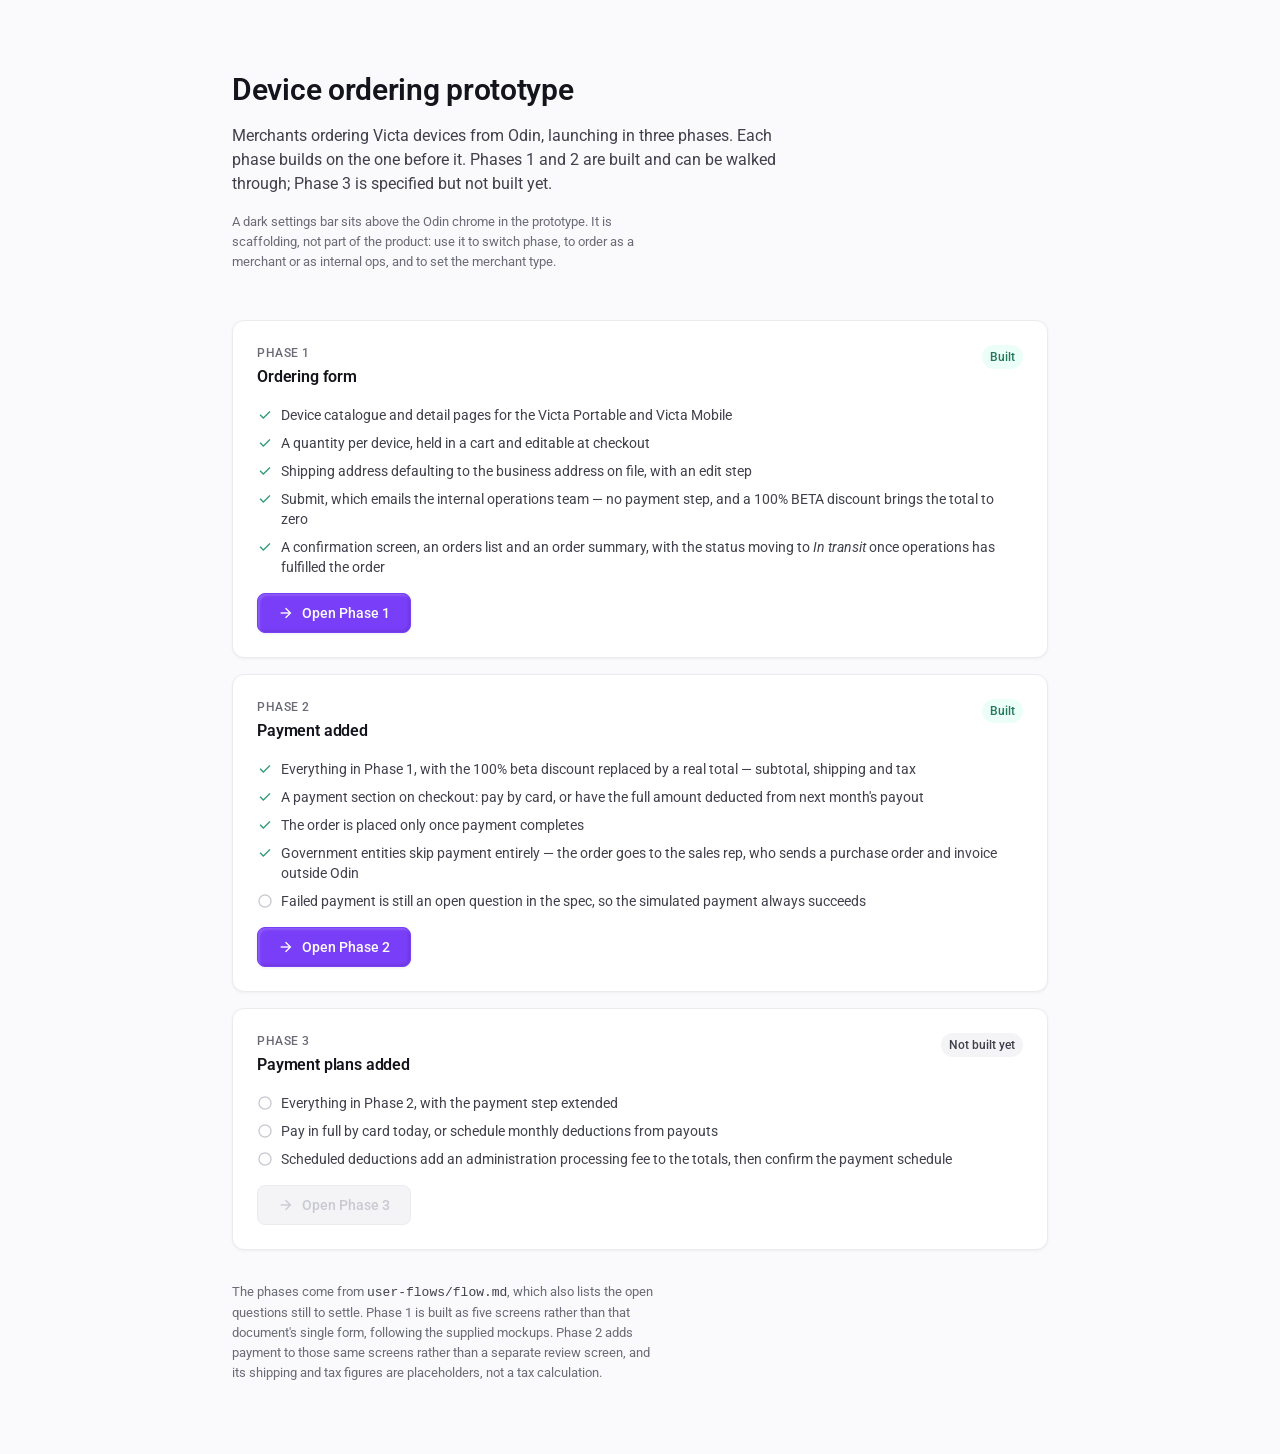
==== index.html @ 96d10b0c "Device ordering prototype for Odin Static, clickable proof of concept for ordering payment devices f" ====
<!doctype html>
<html lang="en">
<head>
<meta charset="utf-8">
<meta name="viewport" content="width=device-width, initial-scale=1">
<title>Device ordering prototype · Odin</title>
<link rel="icon" href="assets/brand/logomark.png">
<link rel="preconnect" href="https://fonts.googleapis.com">
<link rel="preconnect" href="https://fonts.gstatic.com" crossorigin>
<link href="https://fonts.googleapis.com/css2?family=Roboto:wght@400;500;600;700&display=swap" rel="stylesheet">
<link href="https://fonts.googleapis.com/css2?family=Material+Symbols+Outlined:opsz,wght,FILL,GRAD@20..48,100..700,0..1,-50..200&display=block" rel="stylesheet">
<link rel="stylesheet" href="css/atlas.css">
<link rel="stylesheet" href="css/atlas-components.css">
<link rel="stylesheet" href="css/prototype-start.css">
</head>

<!-- No Odin shell and no css/styles.css: this page is the way into the
     prototype, not a screen inside Odin. -->
<body class="atlas">

<div class="proto">

  <header class="proto__head">
    <h1 class="t-page-title">Device ordering prototype</h1>
    <p class="proto__lede t-body-large t-secondary">
      Merchants ordering Victa devices from Odin, launching in three phases.
      Each phase builds on the one before it. Phases 1 and 2 are built and can
      be walked through; Phase 3 is specified but not built yet.
    </p>
    <p class="proto__lede t-body-small t-subtle">
      A dark settings bar sits above the Odin chrome in the prototype. It is
      scaffolding, not part of the product: use it to switch phase, to order as
      a merchant or as internal ops, and to set the merchant type.
    </p>
  </header>

  <div class="phases">

    <!-- ---------- Phase 1 ---------- -->
    <section class="card card--hero phase" aria-labelledby="phase-1-title">
      <div class="phase__head">
        <div class="phase__titles">
          <span class="phase__eyebrow">Phase 1</span>
          <h2 class="t-card-title" id="phase-1-title">Ordering form</h2>
        </div>
        <span class="badge badge--success">Built</span>
      </div>

      <ul class="phase__list">
        <li><span class="ms ms--done" aria-hidden="true">check</span>
          <span>Device catalogue and detail pages for the Victa Portable and Victa Mobile</span></li>
        <li><span class="ms ms--done" aria-hidden="true">check</span>
          <span>A quantity per device, held in a cart and editable at checkout</span></li>
        <li><span class="ms ms--done" aria-hidden="true">check</span>
          <span>Shipping address defaulting to the business address on file, with an edit step</span></li>
        <li><span class="ms ms--done" aria-hidden="true">check</span>
          <span>Submit, which emails the internal operations team — no payment step, and a 100% BETA discount brings the total to zero</span></li>
        <li><span class="ms ms--done" aria-hidden="true">check</span>
          <span>A confirmation screen, an orders list and an order summary, with the status moving to <em>In transit</em> once operations has fulfilled the order</span></li>
      </ul>

      <div class="phase__actions">
        <a class="btn btn--primary btn--large" href="devices.html?phase=1">
          <span class="ms" aria-hidden="true">arrow_forward</span>Open Phase 1
        </a>
      </div>
    </section>

    <!-- ---------- Phase 2 ---------- -->
    <section class="card card--hero phase" aria-labelledby="phase-2-title">
      <div class="phase__head">
        <div class="phase__titles">
          <span class="phase__eyebrow">Phase 2</span>
          <h2 class="t-card-title" id="phase-2-title">Payment added</h2>
        </div>
        <span class="badge badge--success">Built</span>
      </div>

      <ul class="phase__list">
        <li><span class="ms ms--done" aria-hidden="true">check</span>
          <span>Everything in Phase 1, with the 100% beta discount replaced by a real total — subtotal, shipping and tax</span></li>
        <li><span class="ms ms--done" aria-hidden="true">check</span>
          <span>A payment section on checkout: pay by card, or have the full amount deducted from next month's payout</span></li>
        <li><span class="ms ms--done" aria-hidden="true">check</span>
          <span>The order is placed only once payment completes</span></li>
        <li><span class="ms ms--done" aria-hidden="true">check</span>
          <span>Government entities skip payment entirely — the order goes to the sales rep, who sends a purchase order and invoice outside Odin</span></li>
        <li><span class="ms ms--todo" aria-hidden="true">radio_button_unchecked</span>
          <span>Failed payment is still an open question in the spec, so the simulated payment always succeeds</span></li>
      </ul>

      <div class="phase__actions">
        <a class="btn btn--primary btn--large" href="devices.html?phase=2">
          <span class="ms" aria-hidden="true">arrow_forward</span>Open Phase 2
        </a>
      </div>
    </section>

    <!-- ---------- Phase 3 ---------- -->
    <section class="card card--hero phase" aria-labelledby="phase-3-title">
      <div class="phase__head">
        <div class="phase__titles">
          <span class="phase__eyebrow">Phase 3</span>
          <h2 class="t-card-title" id="phase-3-title">Payment plans added</h2>
        </div>
        <span class="badge badge--neutral">Not built yet</span>
      </div>

      <ul class="phase__list">
        <li><span class="ms ms--todo" aria-hidden="true">radio_button_unchecked</span>
          <span>Everything in Phase 2, with the payment step extended</span></li>
        <li><span class="ms ms--todo" aria-hidden="true">radio_button_unchecked</span>
          <span>Pay in full by card today, or schedule monthly deductions from payouts</span></li>
        <li><span class="ms ms--todo" aria-hidden="true">radio_button_unchecked</span>
          <span>Scheduled deductions add an administration processing fee to the totals, then confirm the payment schedule</span></li>
      </ul>

      <div class="phase__actions">
        <button class="btn btn--primary btn--large" type="button" disabled>
          <span class="ms" aria-hidden="true">arrow_forward</span>Open Phase 3
        </button>
      </div>
    </section>

  </div>

  <p class="proto__foot t-body-small">
    The phases come from <code>user-flows/flow.md</code>, which also lists the
    open questions still to settle. Phase 1 is built as five screens rather than
    that document's single form, following the supplied mockups. Phase 2 adds
    payment to those same screens rather than a separate review screen, and its
    shipping and tax figures are placeholders, not a tax calculation.
  </p>

</div>

</body>
</html>
---- css/atlas.css ----
/* ==========================================================================
   Atlas design tokens — Light + Xplor Pay purple
   File: withheld from this repo

   Names match Atlas's own variable names, so reference code generated from
   Figma (var(--color-background-brand-default), …) drops in unchanged.

   Every value below was read from the Figma file with get_variable_defs,
   except the four marked UNVERIFIED at the bottom of each block.
   Scoped to .atlas so the Odin-green Devices page is unaffected.
   ========================================================================== */

.atlas {
  /* ---------- Colour · text ---------- */
  --color-text-primary: #14141c;
  --color-text-secondary: #40404c;
  --color-text-subtle: #6a6b76;
  --color-text-disabled: #c9cad1;
  --color-text-brand: #6923f4;
  --color-text-on-brand: #ffffff;
  --color-text-on-error: #ffffff;
  --color-text-error: #c2210f;
  --color-text-success: #24785d;
  --color-text-warning: #b95900;
  --color-text-info: #40404c;
  --color-text-accent-blue: #356ccc;

  /* ---------- Colour · background ---------- */
  --color-background-page: #ffffff;
  --color-background-surface-sunken: #fafafc;
  --color-background-surface-raised-1: #ffffff;
  --color-background-surface-raised-2: #ffffff;
  --color-background-hover: #f4f4f7;
  --color-background-disabled: #f4f4f7;
  --color-background-neutral-default: #eaebef;
  --color-background-brand-default: #793ef7;
  --color-background-brand-hover: #6923f4;
  --color-background-brand-active: #4d1ab2;
  --color-background-brand-subtle: #f4f2ff;
  --color-background-error-default: #c2210f;
  --color-background-error-hover: #961305;
  --color-background-error-active: #731409;
  --color-background-error-subtle: #fef7f3;
  --color-background-success-subtle: #ebfff8;
  --color-background-warning-subtle: #fef7f3;
  --color-background-info-subtle: #f4f4f7;
  --color-background-accent-blue-subtle: #e8fcff;

  /* ---------- Colour · border ---------- */
  --color-border-default: #eaebef;
  --color-border-subtle: #f4f4f7;
  --color-border-strong: #6a6b76;
  --color-border-input: #dddde3;
  --color-border-brand: #8857fa;
  --color-border-focus: #8857fa;
  --color-border-error: #c2210f;
  --color-border-success: #37b88f;

  /* ---------- Colour · icon ---------- */
  --color-icon-brand: #793ef7;
  --color-icon-on-brand: #ffffff;
  --color-icon-success: #2e9977;
  --color-icon-warning: #dd6b00;
  --color-icon-error: #db321f;
  --color-icon-info: #6a6b76;
  /* UNVERIFIED — no sampled Atlas frame binds these, so they could not be read
     from Figma. Set to follow the pattern the other icon tokens show (one ramp
     step lighter than the matching text token). Confirm with the designer. */
  --color-icon-primary: #14141c;
  --color-icon-secondary: #6a6b76;
  --color-icon-disabled: #c9cad1;

  /* ---------- Type ---------- */
  --type-body-large-family: Roboto;    --type-body-large-size: 16px;
  --type-body-large-weight: 400;       --type-body-large-line-height: 24px;
  --type-body-large-letter-spacing: 0;

  --type-body-default-family: Roboto;  --type-body-default-size: 14px;
  --type-body-default-weight: 400;     --type-body-default-line-height: 20px;
  --type-body-default-letter-spacing: 0;

  --type-body-small-family: Roboto;    --type-body-small-size: 13px;
  --type-body-small-weight: 400;       --type-body-small-line-height: 20px;
  --type-body-small-letter-spacing: 0;

  --type-body-bold-family: Roboto;     --type-body-bold-size: 14px;
  --type-body-bold-weight: 600;        --type-body-bold-line-height: 20px;
  --type-body-bold-letter-spacing: 0;

  --type-caption-default-family: Roboto;  --type-caption-default-size: 12px;
  --type-caption-default-weight: 400;     --type-caption-default-line-height: 16px;
  --type-caption-default-letter-spacing: 0;

  --type-label-default-family: Roboto; --type-label-default-size: 12px;
  --type-label-default-weight: 500;    --type-label-default-line-height: 16px;
  --type-label-default-letter-spacing: 0;

  --type-control-default-family: Roboto;  --type-control-default-size: 14px;
  --type-control-default-weight: 500;     --type-control-default-line-height: 20px;
  --type-control-default-letter-spacing: 0;

  --type-control-small-family: Roboto; --type-control-small-size: 12px;
  --type-control-small-weight: 500;    --type-control-small-line-height: 16px;
  --type-control-small-letter-spacing: 0;

  --type-card-title-family: Roboto;    --type-card-title-size: 16px;
  --type-card-title-weight: 600;       --type-card-title-line-height: 24px;
  --type-card-title-letter-spacing: -0.16px;

  --type-section-subtitle-family: Roboto;  --type-section-subtitle-size: 16px;
  --type-section-subtitle-weight: 600;     --type-section-subtitle-line-height: 24px;
  --type-section-subtitle-letter-spacing: -0.16px;

  --type-code-default-family: "Roboto Mono"; --type-code-default-size: 13px;
  --type-code-default-weight: 400;           --type-code-default-line-height: 20px;

  /* UNVERIFIED — type/page/title/* exists in Atlas ("MUI h1", tracking −1%)
     but no sampled frame uses it, so the size could not be read. Derived from
     the type/letter-spacing/tight-30 primitive, described as "heading tracking
     at 30px". Confirm with the designer. */
  --type-page-title-family: Roboto;    --type-page-title-size: 30px;
  --type-page-title-weight: 600;       --type-page-title-line-height: 36px;
  --type-page-title-letter-spacing: -0.3px;

  /* ---------- Space ---------- */
  --space-gap-pair: 4px;
  --space-gap-related: 8px;
  --space-gap-group: 16px;
  --space-gap-section: 32px;
  --space-padding-cell: 8px;
  --space-padding-item: 12px;
  --space-padding-surface: 16px;
  --space-padding-hero: 24px;
  --space-padding-page: 32px;

  /* ---------- Radius ---------- */
  --radius-small: 4px;
  --radius-default: 8px;
  --radius-large: 12px;
  --radius-full: 9999px;

  /* ---------- Border ---------- */
  --border-default: 1px;
  --border-divider: 1px;
  --border-thick: 2px;
  --border-focus-width: 2px;
  --border-focus-offset: 2px;

  /* ---------- Size ---------- */
  --size-control-x-small: 16px;
  --size-control-small: 24px;
  --size-control-medium: 32px;
  --size-control-large: 40px;
  --size-icon-default: 16px;
  --size-icon-large: 24px;
  --size-row: 44px;

  /* ---------- Component ---------- */
  --component-button-gap: 8px;
  --component-button-padding-x-small: 8px;
  --component-button-padding-x-medium: 12px;
  --component-button-padding-x-large: 20px;
  --component-input-gap: 8px;
  --component-input-padding-x-medium: 8px;
  --component-textfield-height-medium: 32px;
  --component-textfield-height-large: 40px;
  --component-menu-min-width: 200px;
  --component-menu-max-height: 320px;

  /* ---------- Effects ---------- */
  --shadow-xs: 0 1px 3px rgba(20, 20, 28, 0.05);
  --shadow-sm: 0 2px 4px -1px rgba(20, 20, 28, 0.07), 0 4px 8px -2px rgba(20, 20, 28, 0.05);
  --shadow-button-contained:
    inset 2px 2px 2px rgba(255, 255, 255, 0.15),
    inset -2px -2px 2px rgba(0, 0, 0, 0.08),
    0 1px 3px rgba(0, 0, 0, 0.08);
}
---- css/atlas-components.css ----
/* ==========================================================================
   Atlas primitives, built on the tokens in atlas.css.

   Each block follows the token bindings documented on that component in Figma,
   including the semantic fallbacks the designer marked as intentional.
   Atlas icons are Material Symbols (every Atlas icon names its Material
   Symbols glyph), so they are rendered with the Material Symbols font bound to
   --size-icon-default and the --color-icon-* tokens.
   ========================================================================== */

.atlas {
  font-family: var(--type-body-default-family), -apple-system, BlinkMacSystemFont, sans-serif;
  font-size: var(--type-body-default-size);
  font-weight: var(--type-body-default-weight);
  line-height: var(--type-body-default-line-height);
  color: var(--color-text-primary);
  background: var(--color-background-page);
}

.atlas *, .atlas *::before, .atlas *::after { box-sizing: border-box; }

/* ---------- Icons ---------- */

.atlas .ms {
  font-family: "Material Symbols Outlined";
  font-weight: normal;
  font-style: normal;
  font-size: var(--size-icon-default);
  line-height: 1;
  letter-spacing: normal;
  text-transform: none;
  display: inline-block;
  white-space: nowrap;
  direction: ltr;
  font-variation-settings: "FILL" 0, "wght" 400, "GRAD" 0, "opsz" 24;
  color: var(--color-icon-primary);
  user-select: none;
}

.atlas .ms--lg { font-size: var(--size-icon-large); }
.atlas .ms--secondary { color: var(--color-icon-secondary); }
.atlas .ms--brand { color: var(--color-icon-brand); }
.atlas .ms--on-brand { color: var(--color-icon-on-brand); }

/* ---------- Type roles ---------- */

.atlas .t-page-title {
  font-size: var(--type-page-title-size);
  font-weight: var(--type-page-title-weight);
  line-height: var(--type-page-title-line-height);
  letter-spacing: var(--type-page-title-letter-spacing);
  color: var(--color-text-primary);
  margin: 0;
}

.atlas .t-card-title, .atlas .t-section-subtitle {
  font-size: var(--type-card-title-size);
  font-weight: var(--type-card-title-weight);
  line-height: var(--type-card-title-line-height);
  letter-spacing: var(--type-card-title-letter-spacing);
  color: var(--color-text-primary);
  margin: 0;
}

.atlas .t-body-large { font-size: var(--type-body-large-size); line-height: var(--type-body-large-line-height); }
.atlas .t-body-small { font-size: var(--type-body-small-size); line-height: var(--type-body-small-line-height); }
.atlas .t-body-bold { font-size: var(--type-body-bold-size); font-weight: var(--type-body-bold-weight); line-height: var(--type-body-bold-line-height); }
.atlas .t-caption { font-size: var(--type-caption-default-size); line-height: var(--type-caption-default-line-height); }
.atlas .t-label { font-size: var(--type-label-default-size); font-weight: var(--type-label-default-weight); line-height: var(--type-label-default-line-height); }

.atlas .t-secondary { color: var(--color-text-secondary); }
.atlas .t-subtle { color: var(--color-text-subtle); }
.atlas .t-brand { color: var(--color-text-brand); }

/* ==========================================================================
   Button — variant (primary|secondary|tertiary) × size (small|medium|large)
   Focus is a 2px ring at 2px offset on every variant (Atlas decision 0021).
   ========================================================================== */

.atlas .btn {
  display: inline-flex;
  align-items: center;
  justify-content: center;
  gap: var(--component-button-gap);
  height: var(--size-control-medium);
  padding: 0 var(--component-button-padding-x-medium);
  border: var(--border-default) solid transparent;
  border-radius: var(--radius-default);
  font-family: var(--type-control-default-family);
  font-size: var(--type-control-default-size);
  font-weight: var(--type-control-default-weight);
  line-height: var(--type-control-default-line-height);
  white-space: nowrap;
  cursor: pointer;
  text-decoration: none;
  transition: background-color 120ms ease, border-color 120ms ease;
}

.atlas .btn:focus-visible {
  outline: var(--border-focus-width) solid var(--color-border-focus);
  outline-offset: var(--border-focus-offset);
}

.atlas .btn--small { height: var(--size-control-small); padding: 0 var(--component-button-padding-x-small);
  font-size: var(--type-control-small-size); line-height: var(--type-control-small-line-height); }
.atlas .btn--large { height: var(--size-control-large); padding: 0 var(--component-button-padding-x-large); }

.atlas .btn--primary {
  background: var(--color-background-brand-default);
  border-color: var(--color-background-brand-default);
  color: var(--color-text-on-brand);
  box-shadow: var(--shadow-button-contained);
}
.atlas .btn--primary:hover:not(:disabled) { background: var(--color-background-brand-hover); border-color: var(--color-background-brand-hover); }
/* Pressed drops the bevel — Atlas decision 0024. */
.atlas .btn--primary:active:not(:disabled) { background: var(--color-background-brand-active); border-color: var(--color-background-brand-active); box-shadow: none; }

.atlas .btn--secondary {
  background: var(--color-background-surface-raised-1);
  border-color: var(--color-border-default);
  color: var(--color-text-secondary);
  box-shadow: var(--shadow-button-contained);
}
.atlas .btn--secondary:hover:not(:disabled) { background: var(--color-background-brand-subtle); }
.atlas .btn--secondary:active:not(:disabled) { background: var(--color-background-brand-subtle); box-shadow: none; }

.atlas .btn--tertiary { background: transparent; border-color: transparent; color: var(--color-text-brand); box-shadow: none; }
.atlas .btn--tertiary:hover:not(:disabled) { background: var(--color-background-brand-subtle); }

.atlas .btn:disabled, .atlas .btn[aria-disabled="true"] {
  background: var(--color-background-disabled);
  border-color: var(--color-border-default);
  color: var(--color-text-disabled);
  box-shadow: none;
  cursor: default;
}
.atlas .btn:disabled .ms, .atlas .btn[aria-disabled="true"] .ms { color: var(--color-icon-disabled); }
.atlas .btn--primary .ms { color: var(--color-icon-on-brand); }
.atlas .btn--secondary .ms { color: var(--color-icon-secondary); }
.atlas .btn--tertiary .ms { color: var(--color-icon-brand); }

/* ==========================================================================
   Text field — label ABOVE the input, then input, then helper row.
   ========================================================================== */

.atlas .field { display: flex; flex-direction: column; gap: var(--space-gap-related); }

.atlas .field__label {
  display: flex;
  align-items: center;
  gap: var(--space-gap-pair);
  font-size: var(--type-label-default-size);
  font-weight: var(--type-label-default-weight);
  line-height: var(--type-label-default-line-height);
  color: var(--color-text-secondary);
}

.atlas .field__required { color: var(--color-text-error); }

.atlas .input {
  display: flex;
  align-items: center;
  gap: var(--component-input-gap);
  width: 100%;
  height: var(--component-textfield-height-large);
  padding: 0 var(--component-input-padding-x-medium);
  background: var(--color-background-surface-raised-1);
  border: var(--border-default) solid var(--color-border-input);
  border-radius: var(--radius-default);
}

.atlas .input:focus-within {
  outline: var(--border-focus-width) solid var(--color-border-focus);
  outline-offset: var(--border-focus-offset);
}

.atlas .input input, .atlas .input select {
  flex: 1 0 0;
  min-width: 0;
  border: 0;
  outline: 0;
  background: transparent;
  font-family: var(--type-body-default-family);
  font-size: var(--type-body-default-size);
  line-height: var(--type-body-default-line-height);
  color: var(--color-text-primary);
}

.atlas .input input::placeholder { color: var(--color-text-subtle); }

.atlas .input select { appearance: none; cursor: pointer; }

.atlas .input--error { border-color: var(--color-border-error); }

.atlas .input--readonly { background: var(--color-background-surface-sunken); }

.atlas .input:has(:disabled) { background: var(--color-background-disabled); }
.atlas .input :disabled { color: var(--color-text-disabled); }

/* Helper row doubles as a neutral hint; in error it carries icon + message,
   because status is never colour alone. */
.atlas .field__helper {
  display: flex;
  align-items: center;
  gap: var(--space-gap-pair);
  font-size: var(--type-caption-default-size);
  line-height: var(--type-caption-default-line-height);
  color: var(--color-text-subtle);
}
.atlas .field__helper--error { color: var(--color-text-error); }
.atlas .field__helper--error .ms { color: var(--color-icon-error); }

/* ==========================================================================
   Card — raised-1 surface, 1px border, radius/large, Shadow/xs
   ========================================================================== */

.atlas .card {
  background: var(--color-background-surface-raised-1);
  border: var(--border-default) solid var(--color-border-default);
  border-radius: var(--radius-large);
  box-shadow: var(--shadow-xs);
  padding: var(--space-padding-surface);
}

.atlas .card--hero { padding: var(--space-padding-hero); }
.atlas .card--flush { padding: 0; }

/* ==========================================================================
   Callout — inline status message. Severity wash + always-present icon +
   title/body text, so the wash is never the only cue. No border, no shadow.
   ========================================================================== */

.atlas .callout {
  display: flex;
  gap: var(--space-gap-pair);
  padding: var(--space-padding-surface);
  border-radius: var(--radius-large);
}

.atlas .callout__body { display: flex; flex-direction: column; gap: var(--space-gap-pair); flex: 1 0 0; min-width: 0; }
.atlas .callout__title { font-size: var(--type-body-bold-size); font-weight: var(--type-body-bold-weight); line-height: var(--type-body-bold-line-height); }
.atlas .callout__text { font-size: var(--type-body-default-size); line-height: var(--type-body-default-line-height); }
.atlas .callout__actions { display: flex; gap: var(--space-gap-related); margin-top: var(--space-gap-pair); }

.atlas .callout--info { background: var(--color-background-info-subtle); }
.atlas .callout--info .callout__title, .atlas .callout--info .callout__text { color: var(--color-text-info); }
.atlas .callout--info .ms { color: var(--color-icon-info); }

.atlas .callout--success { background: var(--color-background-success-subtle); }
.atlas .callout--success .callout__title, .atlas .callout--success .callout__text { color: var(--color-text-success); }
.atlas .callout--success .ms { color: var(--color-icon-success); }

/* warning and error bodies stay text/primary — the severity colour fails
   contrast on those washes in dark mode, so Atlas keeps the body neutral. */
.atlas .callout--warning { background: var(--color-background-warning-subtle); }
.atlas .callout--warning .callout__title { color: var(--color-text-warning); }
.atlas .callout--warning .callout__text { color: var(--color-text-primary); }
.atlas .callout--warning .ms { color: var(--color-icon-warning); }

.atlas .callout--error { background: var(--color-background-error-subtle); }
.atlas .callout--error .callout__title { color: var(--color-text-error); }
.atlas .callout--error .callout__text { color: var(--color-text-primary); }
.atlas .callout--error .ms { color: var(--color-icon-error); }

/* ==========================================================================
   Badge
   ========================================================================== */

.atlas .badge {
  display: inline-flex;
  align-items: center;
  gap: var(--space-gap-pair);
  padding: 0 var(--space-padding-cell);
  height: var(--size-control-small);
  border-radius: var(--radius-full);
  font-size: var(--type-label-default-size);
  font-weight: var(--type-label-default-weight);
  line-height: var(--type-label-default-line-height);
  white-space: nowrap;
}

.atlas .badge--brand { background: var(--color-background-brand-subtle); color: var(--color-text-brand); }
.atlas .badge--warning { background: var(--color-background-warning-subtle); color: var(--color-text-warning); }
.atlas .badge--success { background: var(--color-background-success-subtle); color: var(--color-text-success); }
.atlas .badge--neutral { background: var(--color-background-info-subtle); color: var(--color-text-secondary); }

/* ==========================================================================
   Composed pieces — Atlas has no Chip (WIP), stepper, modal, table or page
   shell, so these are built from tokens rather than lifted from another
   library.
   ========================================================================== */

/* Filter chip */
.atlas .chip {
  display: inline-flex;
  align-items: center;
  gap: var(--space-gap-pair);
  height: var(--size-control-medium);
  padding: 0 var(--space-padding-item);
  background: var(--color-background-surface-raised-1);
  border: var(--border-default) solid var(--color-border-default);
  border-radius: var(--radius-full);
  font-family: var(--type-control-default-family);
  font-size: var(--type-control-default-size);
  font-weight: var(--type-control-default-weight);
  line-height: var(--type-control-default-line-height);
  color: var(--color-text-secondary);
  cursor: pointer;
}
.atlas .chip:hover { background: var(--color-background-hover); }
.atlas .chip[aria-pressed="true"] {
  background: var(--color-background-brand-subtle);
  border-color: var(--color-border-brand);
  color: var(--color-text-brand);
}
.atlas .chip:focus-visible { outline: var(--border-focus-width) solid var(--color-border-focus); outline-offset: var(--border-focus-offset); }

/* Quantity stepper */
.atlas .qty { display: inline-flex; align-items: center; border: var(--border-default) solid var(--color-border-input);
  border-radius: var(--radius-default); background: var(--color-background-surface-raised-1); height: var(--size-control-large); }
.atlas .qty:focus-within { outline: var(--border-focus-width) solid var(--color-border-focus); outline-offset: var(--border-focus-offset); }
.atlas .qty__btn {
  display: flex; align-items: center; justify-content: center;
  width: var(--size-control-large); height: 100%;
  border: 0; background: transparent; cursor: pointer; color: var(--color-icon-secondary);
}
.atlas .qty__btn:hover:not(:disabled) { background: var(--color-background-hover); }
.atlas .qty__btn:first-child { border-radius: var(--radius-default) 0 0 var(--radius-default); }
.atlas .qty__btn:last-child { border-radius: 0 var(--radius-default) var(--radius-default) 0; }
.atlas .qty__btn:disabled { color: var(--color-icon-disabled); cursor: default; }
.atlas .qty__btn:focus-visible { outline: none; }
.atlas .qty__value {
  width: 48px; height: 100%; border: 0; outline: 0; background: transparent; text-align: center;
  font-family: var(--type-control-default-family); font-size: var(--type-control-default-size);
  font-weight: var(--type-control-default-weight); color: var(--color-text-primary);
  -moz-appearance: textfield;
}
.atlas .qty__value::-webkit-outer-spin-button, .atlas .qty__value::-webkit-inner-spin-button { -webkit-appearance: none; margin: 0; }

/* Spec / summary rows */
.atlas .rows { display: flex; flex-direction: column; }
.atlas .row {
  display: flex;
  align-items: baseline;
  justify-content: space-between;
  gap: var(--space-gap-group);
  padding: var(--space-padding-cell) 0;
}
.atlas .row__key { color: var(--color-text-secondary); font-weight: var(--type-body-bold-weight); flex: 0 0 40%; }
.atlas .row__val { color: var(--color-text-primary); text-align: right; }

/* Divider */
.atlas .divider { height: var(--border-divider); background: var(--color-border-default); border: 0; margin: 0; }

/* Link */
.atlas .link { color: var(--color-text-brand); text-decoration: none; }
.atlas .link:hover { text-decoration: underline; }
.atlas .link:focus-visible { outline: var(--border-focus-width) solid var(--color-border-focus); outline-offset: var(--border-focus-offset); border-radius: var(--radius-small); }

/* Visually hidden */
.atlas .sr-only {
  position: absolute; width: 1px; height: 1px; padding: 0; margin: -1px;
  overflow: hidden; clip: rect(0 0 0 0); white-space: nowrap; border: 0;
}

/* Modal

   Atlas publishes no Modal, so this is composed: a raised surface at the large
   radius, the sunken tint for the footer, and dividers in the default border
   colour. Atlas has no scrim token either — the scrim below is
   --color-text-primary (#14141c) at 50%, which is the ink the shadow tokens
   are mixed from. UNVERIFIED in the same sense as the four values in
   css/atlas.css: reasoned from neighbours, not read off a frame.

   z-index clears the Odin shell, whose highest layer is 50 in css/styles.css. */
.atlas .modal {
  position: fixed;
  inset: 0;
  z-index: 100;
  display: flex;
  padding: var(--space-padding-page);
  background: rgba(20, 20, 28, 0.5);
  overflow-y: auto;
}

.atlas .modal__dialog {
  width: 100%;
  max-width: 880px;
  margin: auto;
  background: var(--color-background-surface-raised-1);
  border-radius: var(--radius-large);
  box-shadow: var(--shadow-sm);
  overflow: hidden;
}

.atlas .modal__head {
  display: flex;
  align-items: center;
  justify-content: space-between;
  gap: var(--space-gap-group);
  padding: var(--space-padding-hero);
  border-bottom: var(--border-default) solid var(--color-border-default);
}
.atlas .modal__title { margin: 0; }

.atlas .modal__close {
  display: flex; align-items: center; justify-content: center;
  width: var(--size-control-medium); height: var(--size-control-medium);
  border: 0; border-radius: var(--radius-default);
  background: transparent; color: var(--color-icon-secondary); cursor: pointer;
}
.atlas .modal__close:hover { background: var(--color-background-hover); }
.atlas .modal__close:focus-visible { outline: var(--border-focus-width) solid var(--color-border-focus); outline-offset: var(--border-focus-offset); }

.atlas .modal__body { padding: 0 var(--space-padding-hero); }

.atlas .modal__foot {
  display: flex; flex-direction: column; align-items: flex-end;
  gap: var(--space-gap-group);
  padding: var(--space-padding-hero);
  background: var(--color-background-surface-sunken);
  border-top: var(--border-default) solid var(--color-border-default);
}
---- css/prototype-start.css ----
/* ==========================================================================
   The prototype starter page.

   This is the only page that is not an Odin screen: it is a way into the
   prototype, so it draws no app bar or sidebar and does not load
   css/styles.css. `.atlas` is the whole page here rather than a token scope
   inside the Odin content area, which is why it carries the page background
   and the min-height that css/order.css deliberately does not give it.
   ========================================================================== */

.atlas {
  min-height: 100vh;
  background: var(--color-background-surface-sunken);
}

.atlas .proto {
  max-width: 880px;
  margin: 0 auto;
  padding: calc(var(--space-padding-page) * 2) var(--space-padding-page);
}

.atlas .proto__head { margin-bottom: calc(var(--space-gap-section) * 1.5); }
.atlas .proto__lede { max-width: 62ch; margin: var(--space-gap-group) 0 0; }

.atlas .phases { display: flex; flex-direction: column; gap: var(--space-gap-group); }

.atlas .phase { display: flex; flex-direction: column; gap: var(--space-gap-group); }

.atlas .phase__head {
  display: flex;
  align-items: flex-start;
  justify-content: space-between;
  gap: var(--space-gap-group);
}

.atlas .phase__titles { display: flex; flex-direction: column; gap: var(--space-gap-pair); }

.atlas .phase__eyebrow {
  font-size: var(--type-label-default-size);
  font-weight: var(--type-label-default-weight);
  line-height: var(--type-label-default-line-height);
  letter-spacing: 0.5px;
  text-transform: uppercase;
  color: var(--color-text-subtle);
}

/* The list carries its own icons, so the markers come off. */
.atlas .phase__list { list-style: none; margin: 0; padding: 0; display: flex; flex-direction: column; gap: var(--space-gap-related); }

.atlas .phase__list li {
  display: flex;
  align-items: flex-start;
  gap: var(--space-gap-related);
  color: var(--color-text-secondary);
}

/* Icons sit on the first line of a wrapped item rather than centred on it. */
.atlas .phase__list .ms { flex: 0 0 auto; margin-top: 2px; }
.atlas .phase__list .ms--done { color: var(--color-icon-success); }
.atlas .phase__list .ms--todo { color: var(--color-icon-disabled); }

.atlas .phase__actions { display: flex; align-items: center; gap: var(--space-gap-related); flex-wrap: wrap; }

.atlas .proto__foot {
  max-width: 62ch;
  margin: var(--space-gap-section) 0 0;
  color: var(--color-text-subtle);
}

.atlas .proto__foot code {
  font-family: var(--type-code-default-family), monospace;
  font-size: var(--type-code-default-size);
  line-height: var(--type-code-default-line-height);
  color: var(--color-text-secondary);
}
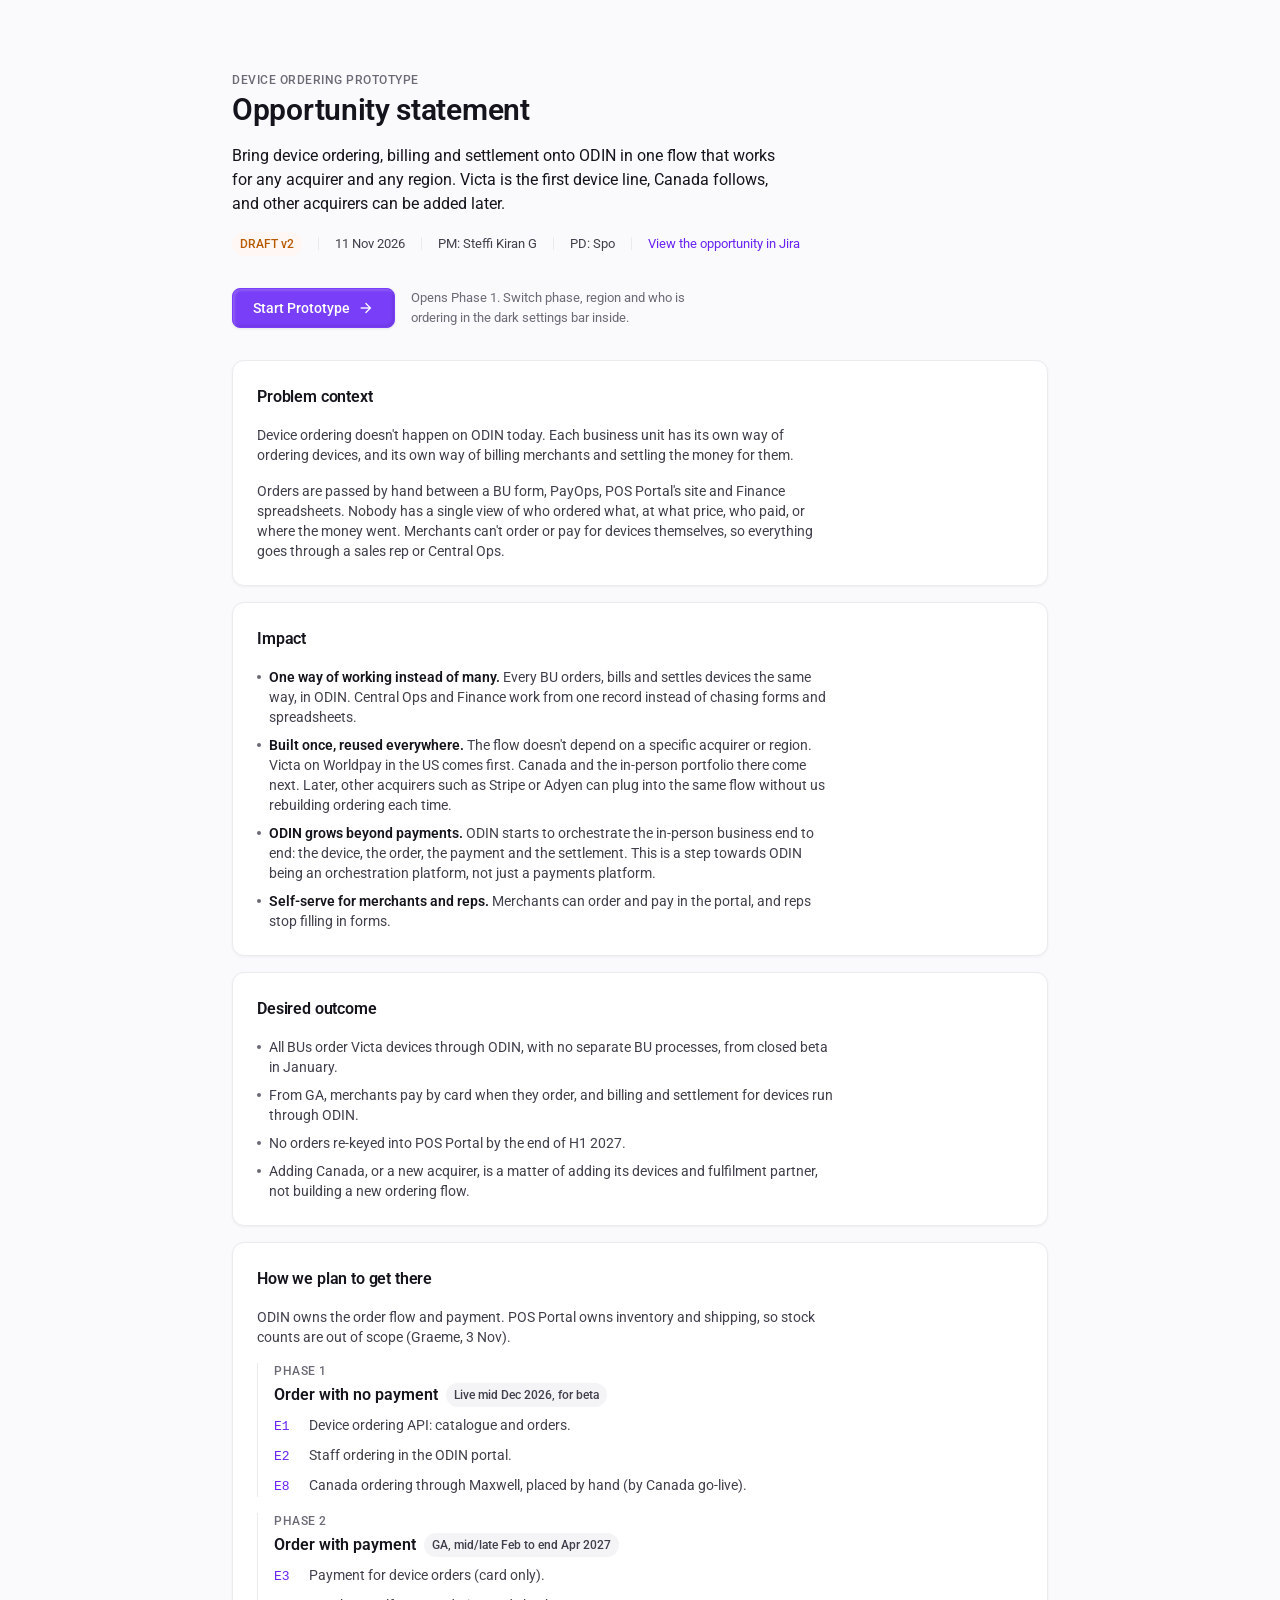
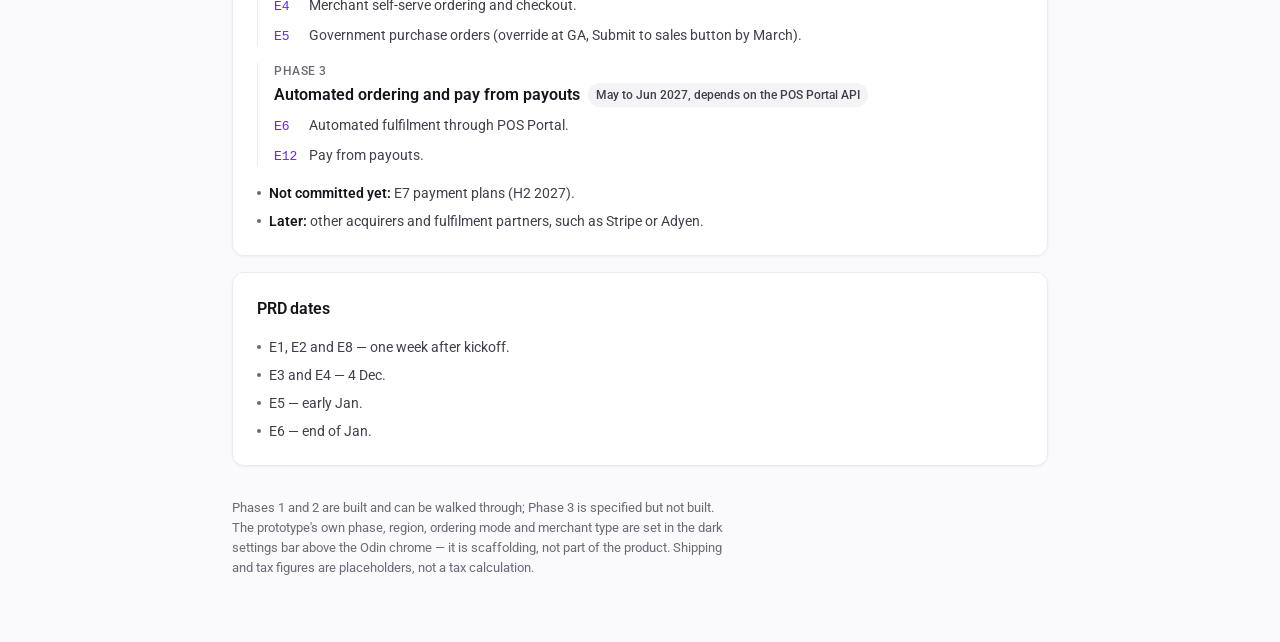
==== commit a8f0eb8b: "Make the starter page the opportunity statement The three phase cards and their Open Phase N buttons" ====
--- a/index.html
+++ b/index.html
@@ -21,115 +21,165 @@
 <div class="proto">
 
   <header class="proto__head">
-    <h1 class="t-page-title">Device ordering prototype</h1>
-    <p class="proto__lede t-body-large t-secondary">
-      Merchants ordering Victa devices from Odin, launching in three phases.
-      Each phase builds on the one before it. Phases 1 and 2 are built and can
-      be walked through; Phase 3 is specified but not built yet.
+    <span class="proto__eyebrow">Device ordering prototype</span>
+    <h1 class="t-page-title">Opportunity statement</h1>
+
+    <p class="proto__lede t-body-large">
+      Bring device ordering, billing and settlement onto ODIN in one flow that
+      works for any acquirer and any region. Victa is the first device line,
+      Canada follows, and other acquirers can be added later.
     </p>
-    <p class="proto__lede t-body-small t-subtle">
-      A dark settings bar sits above the Odin chrome in the prototype. It is
-      scaffolding, not part of the product: use it to switch phase, to order as
-      a merchant or as internal ops, and to set the merchant type.
+
+    <!-- The parenthetical that followed the statement, broken out so the
+         draft status and the owner are readable at a glance. -->
+    <p class="proto__meta">
+      <!-- Warning rather than neutral: the page background is
+           surface-sunken (#fafafc) and the neutral badge is info-subtle
+           (#f4f4f7), so a neutral pill here is invisible. The phase badges
+           below keep neutral because they sit on white cards. -->
+      <span class="badge badge--warning">DRAFT v2</span>
+      <span>11 Nov 2026</span>
+      <span>PM: Steffi Kiran G</span>
+      <span>PD: Spo</span>
+      <a class="link" href="https://clubessentialholdings.atlassian.net/jira/polaris/projects/OR/ideas/view/71aad5d5-98de-4488-871e-58b79aaa5617?selectedIssue=OR-57">View the opportunity in Jira</a>
     </p>
+
+    <!-- The one way in. Always Phase 1, whatever was last used: the prototype
+         bar inside takes over from here and can switch to Phase 2. -->
+    <div class="proto__cta">
+      <a class="btn btn--primary btn--large" href="devices.html?phase=1">
+        Start Prototype<span class="ms" aria-hidden="true">arrow_forward</span>
+      </a>
+      <span class="t-body-small t-subtle">Opens Phase 1. Switch phase, region and who is ordering in the dark settings bar inside.</span>
+    </div>
   </header>
 
-  <div class="phases">
+  <div class="proto__sections">
 
-    <!-- ---------- Phase 1 ---------- -->
-    <section class="card card--hero phase" aria-labelledby="phase-1-title">
-      <div class="phase__head">
-        <div class="phase__titles">
-          <span class="phase__eyebrow">Phase 1</span>
-          <h2 class="t-card-title" id="phase-1-title">Ordering form</h2>
+    <section class="card card--hero proto-section" aria-labelledby="problem-title">
+      <h2 class="t-card-title" id="problem-title">Problem context</h2>
+      <p>
+        Device ordering doesn't happen on ODIN today. Each business unit has
+        its own way of ordering devices, and its own way of billing merchants
+        and settling the money for them.
+      </p>
+      <p>
+        Orders are passed by hand between a BU form, PayOps, POS Portal's site
+        and Finance spreadsheets. Nobody has a single view of who ordered what,
+        at what price, who paid, or where the money went. Merchants can't order
+        or pay for devices themselves, so everything goes through a sales rep
+        or Central Ops.
+      </p>
+    </section>
+
+    <section class="card card--hero proto-section" aria-labelledby="impact-title">
+      <h2 class="t-card-title" id="impact-title">Impact</h2>
+      <ul class="proto-list">
+        <li><strong>One way of working instead of many.</strong> Every BU
+          orders, bills and settles devices the same way, in ODIN. Central Ops
+          and Finance work from one record instead of chasing forms and
+          spreadsheets.</li>
+        <li><strong>Built once, reused everywhere.</strong> The flow doesn't
+          depend on a specific acquirer or region. Victa on Worldpay in the US
+          comes first. Canada and the in-person portfolio there come next.
+          Later, other acquirers such as Stripe or Adyen can plug into the same
+          flow without us rebuilding ordering each time.</li>
+        <li><strong>ODIN grows beyond payments.</strong> ODIN starts to
+          orchestrate the in-person business end to end: the device, the order,
+          the payment and the settlement. This is a step towards ODIN being an
+          orchestration platform, not just a payments platform.</li>
+        <li><strong>Self-serve for merchants and reps.</strong> Merchants can
+          order and pay in the portal, and reps stop filling in forms.</li>
+      </ul>
+    </section>
+
+    <section class="card card--hero proto-section" aria-labelledby="outcome-title">
+      <h2 class="t-card-title" id="outcome-title">Desired outcome</h2>
+      <ul class="proto-list">
+        <li>All BUs order Victa devices through ODIN, with no separate BU
+          processes, from closed beta in January.</li>
+        <li>From GA, merchants pay by card when they order, and billing and
+          settlement for devices run through ODIN.</li>
+        <li>No orders re-keyed into POS Portal by the end of H1 2027.</li>
+        <li>Adding Canada, or a new acquirer, is a matter of adding its devices
+          and fulfilment partner, not building a new ordering flow.</li>
+      </ul>
+    </section>
+
+    <section class="card card--hero proto-section" aria-labelledby="plan-title">
+      <h2 class="t-card-title" id="plan-title">How we plan to get there</h2>
+      <p>
+        ODIN owns the order flow and payment. POS Portal owns inventory and
+        shipping, so stock counts are out of scope (Graeme, 3 Nov).
+      </p>
+
+      <div class="plan">
+
+        <div class="plan__phase">
+          <div class="plan__head">
+            <span class="proto__eyebrow">Phase 1</span>
+            <h3 class="plan__name">Order with no payment</h3>
+            <span class="badge badge--neutral">Live mid Dec 2026, for beta</span>
+          </div>
+          <ul class="proto-list proto-list--epics">
+            <li><span class="epic">E1</span> Device ordering API: catalogue and orders.</li>
+            <li><span class="epic">E2</span> Staff ordering in the ODIN portal.</li>
+            <li><span class="epic">E8</span> Canada ordering through Maxwell, placed by hand (by Canada go-live).</li>
+          </ul>
         </div>
-        <span class="badge badge--success">Built</span>
+
+        <div class="plan__phase">
+          <div class="plan__head">
+            <span class="proto__eyebrow">Phase 2</span>
+            <h3 class="plan__name">Order with payment</h3>
+            <span class="badge badge--neutral">GA, mid/late Feb to end Apr 2027</span>
+          </div>
+          <ul class="proto-list proto-list--epics">
+            <li><span class="epic">E3</span> Payment for device orders (card only).</li>
+            <li><span class="epic">E4</span> Merchant self-serve ordering and checkout.</li>
+            <li><span class="epic">E5</span> Government purchase orders (override at GA, Submit to sales button by March).</li>
+          </ul>
+        </div>
+
+        <div class="plan__phase">
+          <div class="plan__head">
+            <span class="proto__eyebrow">Phase 3</span>
+            <h3 class="plan__name">Automated ordering and pay from payouts</h3>
+            <span class="badge badge--neutral">May to Jun 2027, depends on the POS Portal API</span>
+          </div>
+          <ul class="proto-list proto-list--epics">
+            <li><span class="epic">E6</span> Automated fulfilment through POS Portal.</li>
+            <li><span class="epic">E12</span> Pay from payouts.</li>
+          </ul>
+        </div>
+
       </div>
 
-      <ul class="phase__list">
-        <li><span class="ms ms--done" aria-hidden="true">check</span>
-          <span>Device catalogue and detail pages for the Victa Portable and Victa Mobile</span></li>
-        <li><span class="ms ms--done" aria-hidden="true">check</span>
-          <span>A quantity per device, held in a cart and editable at checkout</span></li>
-        <li><span class="ms ms--done" aria-hidden="true">check</span>
-          <span>Shipping address defaulting to the business address on file, with an edit step</span></li>
-        <li><span class="ms ms--done" aria-hidden="true">check</span>
-          <span>Submit, which emails the internal operations team — no payment step, and a 100% BETA discount brings the total to zero</span></li>
-        <li><span class="ms ms--done" aria-hidden="true">check</span>
-          <span>A confirmation screen, an orders list and an order summary, with the status moving to <em>In transit</em> once operations has fulfilled the order</span></li>
+      <ul class="proto-list">
+        <li><strong>Not committed yet:</strong> E7 payment plans (H2 2027).</li>
+        <li><strong>Later:</strong> other acquirers and fulfilment partners,
+          such as Stripe or Adyen.</li>
       </ul>
-
-      <div class="phase__actions">
-        <a class="btn btn--primary btn--large" href="devices.html?phase=1">
-          <span class="ms" aria-hidden="true">arrow_forward</span>Open Phase 1
-        </a>
-      </div>
     </section>
 
-    <!-- ---------- Phase 2 ---------- -->
-    <section class="card card--hero phase" aria-labelledby="phase-2-title">
-      <div class="phase__head">
-        <div class="phase__titles">
-          <span class="phase__eyebrow">Phase 2</span>
-          <h2 class="t-card-title" id="phase-2-title">Payment added</h2>
-        </div>
-        <span class="badge badge--success">Built</span>
-      </div>
-
-      <ul class="phase__list">
-        <li><span class="ms ms--done" aria-hidden="true">check</span>
-          <span>Everything in Phase 1, with the 100% beta discount replaced by a real total — subtotal, shipping and tax</span></li>
-        <li><span class="ms ms--done" aria-hidden="true">check</span>
-          <span>A payment section on checkout: pay by card, or have the full amount deducted from next month's payout</span></li>
-        <li><span class="ms ms--done" aria-hidden="true">check</span>
-          <span>The order is placed only once payment completes</span></li>
-        <li><span class="ms ms--done" aria-hidden="true">check</span>
-          <span>Government entities skip payment entirely — the order goes to the sales rep, who sends a purchase order and invoice outside Odin</span></li>
-        <li><span class="ms ms--todo" aria-hidden="true">radio_button_unchecked</span>
-          <span>Failed payment is still an open question in the spec, so the simulated payment always succeeds</span></li>
+    <section class="card card--hero proto-section" aria-labelledby="prd-title">
+      <h2 class="t-card-title" id="prd-title">PRD dates</h2>
+      <ul class="proto-list">
+        <li>E1, E2 and E8 — one week after kickoff.</li>
+        <li>E3 and E4 — 4 Dec.</li>
+        <li>E5 — early Jan.</li>
+        <li>E6 — end of Jan.</li>
       </ul>
-
-      <div class="phase__actions">
-        <a class="btn btn--primary btn--large" href="devices.html?phase=2">
-          <span class="ms" aria-hidden="true">arrow_forward</span>Open Phase 2
-        </a>
-      </div>
-    </section>
-
-    <!-- ---------- Phase 3 ---------- -->
-    <section class="card card--hero phase" aria-labelledby="phase-3-title">
-      <div class="phase__head">
-        <div class="phase__titles">
-          <span class="phase__eyebrow">Phase 3</span>
-          <h2 class="t-card-title" id="phase-3-title">Payment plans added</h2>
-        </div>
-        <span class="badge badge--neutral">Not built yet</span>
-      </div>
-
-      <ul class="phase__list">
-        <li><span class="ms ms--todo" aria-hidden="true">radio_button_unchecked</span>
-          <span>Everything in Phase 2, with the payment step extended</span></li>
-        <li><span class="ms ms--todo" aria-hidden="true">radio_button_unchecked</span>
-          <span>Pay in full by card today, or schedule monthly deductions from payouts</span></li>
-        <li><span class="ms ms--todo" aria-hidden="true">radio_button_unchecked</span>
-          <span>Scheduled deductions add an administration processing fee to the totals, then confirm the payment schedule</span></li>
-      </ul>
-
-      <div class="phase__actions">
-        <button class="btn btn--primary btn--large" type="button" disabled>
-          <span class="ms" aria-hidden="true">arrow_forward</span>Open Phase 3
-        </button>
-      </div>
     </section>
 
   </div>
 
   <p class="proto__foot t-body-small">
-    The phases come from <code>user-flows/flow.md</code>, which also lists the
-    open questions still to settle. Phase 1 is built as five screens rather than
-    that document's single form, following the supplied mockups. Phase 2 adds
-    payment to those same screens rather than a separate review screen, and its
-    shipping and tax figures are placeholders, not a tax calculation.
+    Phases 1 and 2 are built and can be walked through; Phase 3 is specified
+    but not built. The prototype's own phase, region, ordering mode and
+    merchant type are set in the dark settings bar above the Odin chrome — it
+    is scaffolding, not part of the product. Shipping and tax figures are
+    placeholders, not a tax calculation.
   </p>
 
 </div>
--- a/css/atlas-components.css
+++ b/css/atlas-components.css
@@ -41,6 +41,7 @@
 .atlas .ms--secondary { color: var(--color-icon-secondary); }
 .atlas .ms--brand { color: var(--color-icon-brand); }
 .atlas .ms--on-brand { color: var(--color-icon-on-brand); }
+.atlas .ms--success { color: var(--color-icon-success); }
 
 /* ---------- Type roles ---------- */
 
@@ -421,3 +422,46 @@
   background: var(--color-background-surface-sunken);
   border-top: var(--border-default) solid var(--color-border-default);
 }
+
+/* ==========================================================================
+   Toast
+
+   Atlas publishes no toast, so this is composed from tokens like the chip,
+   the stepper and the cart dialog above. It is NOT called `.toast`: Odin
+   publishes that class in css/styles.css, which the flow pages also load, and
+   an unscoped rule there would reach straight into this one.
+
+   Hidden with visibility as well as opacity, so it is neither clickable nor
+   read out while it is away. js/order.js owns the showing and the timer.
+   ========================================================================== */
+
+.atlas .flow-toast {
+  position: fixed;
+  right: var(--space-padding-page);
+  bottom: var(--space-padding-page);
+  z-index: 200;
+  display: flex;
+  align-items: center;
+  gap: var(--space-gap-related);
+  max-width: 360px;
+  padding: var(--space-padding-item) var(--space-padding-surface);
+  border: var(--border-default) solid var(--color-border-success);
+  border-radius: var(--radius-default);
+  background: var(--color-background-success-subtle);
+  box-shadow: var(--shadow-sm);
+  opacity: 0;
+  visibility: hidden;
+  transform: translateX(var(--space-gap-group));
+  transition: opacity 180ms ease, transform 180ms ease, visibility 180ms;
+}
+
+.atlas .flow-toast.is-visible {
+  opacity: 1;
+  visibility: visible;
+  transform: none;
+}
+
+/* The slide is decoration; the message is not. */
+@media (prefers-reduced-motion: reduce) {
+  .atlas .flow-toast { transition: opacity 180ms ease, visibility 180ms; transform: none; }
+}
--- a/css/prototype-start.css
+++ b/css/prototype-start.css
@@ -6,6 +6,11 @@
    css/styles.css. `.atlas` is the whole page here rather than a token scope
    inside the Odin content area, which is why it carries the page background
    and the min-height that css/order.css deliberately does not give it.
+
+   The page used to be three phase cards, each with its own Open Phase N
+   button; it is now the opportunity statement with a single way in. The
+   `.phase*` rules that laid those cards out went with them — git history has
+   them if that shape is ever wanted back.
    ========================================================================== */
 
 .atlas {
@@ -19,57 +24,163 @@
   padding: calc(var(--space-padding-page) * 2) var(--space-padding-page);
 }
 
-.atlas .proto__head { margin-bottom: calc(var(--space-gap-section) * 1.5); }
-.atlas .proto__lede { max-width: 62ch; margin: var(--space-gap-group) 0 0; }
+/* ---------- Head ---------- */
 
-.atlas .phases { display: flex; flex-direction: column; gap: var(--space-gap-group); }
+.atlas .proto__head { margin-bottom: var(--space-gap-section); }
 
-.atlas .phase { display: flex; flex-direction: column; gap: var(--space-gap-group); }
-
-.atlas .phase__head {
-  display: flex;
-  align-items: flex-start;
-  justify-content: space-between;
-  gap: var(--space-gap-group);
-}
-
-.atlas .phase__titles { display: flex; flex-direction: column; gap: var(--space-gap-pair); }
-
-.atlas .phase__eyebrow {
+.atlas .proto__eyebrow {
+  display: block;
   font-size: var(--type-label-default-size);
   font-weight: var(--type-label-default-weight);
   line-height: var(--type-label-default-line-height);
   letter-spacing: 0.5px;
   text-transform: uppercase;
   color: var(--color-text-subtle);
+  margin-bottom: var(--space-gap-pair);
 }
 
-/* The list carries its own icons, so the markers come off. */
-.atlas .phase__list { list-style: none; margin: 0; padding: 0; display: flex; flex-direction: column; gap: var(--space-gap-related); }
+.atlas .proto__lede { max-width: 62ch; margin: var(--space-gap-group) 0 0; }
 
-.atlas .phase__list li {
+/* Draft status, date, owner and the Jira link, on one line at the width this
+   prototype is reviewed at. The separator is drawn rather than typed so it
+   takes the border colour and sits on the cap height. A drawn separator still
+   leads its own item, so once the row wraps it appears at the START of a line
+   looking like a stray mark — which is why the narrow layout below stacks the
+   items and drops the separators rather than letting them wrap. */
+.atlas .proto__meta {
   display: flex;
-  align-items: flex-start;
-  gap: var(--space-gap-related);
+  flex-wrap: wrap;
+  align-items: center;
+  gap: var(--space-gap-pair) var(--space-gap-group);
+  margin: var(--space-gap-group) 0 0;
+  font-size: var(--type-body-small-size);
+  line-height: var(--type-body-small-line-height);
   color: var(--color-text-secondary);
 }
 
-/* Icons sit on the first line of a wrapped item rather than centred on it. */
-.atlas .phase__list .ms { flex: 0 0 auto; margin-top: 2px; }
-.atlas .phase__list .ms--done { color: var(--color-icon-success); }
-.atlas .phase__list .ms--todo { color: var(--color-icon-disabled); }
+.atlas .proto__meta > span + span::before,
+.atlas .proto__meta > span + a::before {
+  content: '';
+  display: inline-block;
+  width: var(--border-default);
+  height: 1em;
+  margin-right: var(--space-gap-group);
+  vertical-align: -0.15em;
+  background: var(--color-border-default);
+}
 
-.atlas .phase__actions { display: flex; align-items: center; gap: var(--space-gap-related); flex-wrap: wrap; }
+/* Narrow enough that the meta row would wrap: stack it instead. */
+@media (max-width: 640px) {
+  .atlas .proto__meta {
+    flex-direction: column;
+    align-items: flex-start;
+    gap: var(--space-gap-pair);
+  }
+  .atlas .proto__meta > span + span::before,
+  .atlas .proto__meta > span + a::before { content: none; }
+}
+
+/* The single way in. It sits directly under the statement so it is reachable
+   without reading the rest of the page. */
+.atlas .proto__cta {
+  display: flex;
+  flex-wrap: wrap;
+  align-items: center;
+  gap: var(--space-gap-group);
+  margin: var(--space-gap-section) 0 0;
+}
+
+.atlas .proto__cta .t-body-small { max-width: 46ch; }
+
+/* ---------- Sections ---------- */
+
+.atlas .proto__sections { display: flex; flex-direction: column; gap: var(--space-gap-group); }
+
+.atlas .proto-section { display: flex; flex-direction: column; gap: var(--space-gap-group); }
+.atlas .proto-section p { margin: 0; max-width: 72ch; color: var(--color-text-secondary); }
+.atlas .proto-section strong { color: var(--color-text-primary); font-weight: var(--type-body-strong-weight, 600); }
+
+/* Atlas publishes no list, so the marker is drawn from tokens rather than
+   left to the browser's disc, which does not sit on the type ramp. */
+.atlas .proto-list {
+  list-style: none;
+  margin: 0;
+  padding: 0;
+  display: flex;
+  flex-direction: column;
+  gap: var(--space-gap-related);
+  max-width: 72ch;
+}
+
+.atlas .proto-list li {
+  position: relative;
+  padding-left: calc(var(--space-gap-group) - var(--space-gap-pair));
+  color: var(--color-text-secondary);
+}
+
+.atlas .proto-list li::before {
+  content: '';
+  position: absolute;
+  left: 0;
+  /* Half the line box, less half the dot, so it centres on the first line of
+     a wrapped item rather than on the item as a whole. */
+  top: calc(var(--type-body-default-line-height) / 2 - 2px);
+  width: 4px;
+  height: 4px;
+  border-radius: var(--radius-full);
+  background: var(--color-icon-secondary);
+}
+
+/* ---------- The plan ---------- */
+
+.atlas .plan { display: flex; flex-direction: column; gap: var(--space-gap-group); }
+
+.atlas .plan__phase {
+  display: flex;
+  flex-direction: column;
+  gap: var(--space-gap-related);
+  padding-left: var(--space-gap-group);
+  border-left: var(--border-default) solid var(--color-border-default);
+}
+
+.atlas .plan__head {
+  display: flex;
+  flex-wrap: wrap;
+  align-items: center;
+  gap: var(--space-gap-pair) var(--space-gap-related);
+}
+
+/* The eyebrow is a block in the page head, where it sits over the title; on a
+   phase it shares the row with the name and the timing. */
+.atlas .plan__head .proto__eyebrow { margin-bottom: 0; flex-basis: 100%; }
+
+.atlas .plan__name {
+  margin: 0;
+  font-size: var(--type-body-large-size);
+  font-weight: var(--type-card-title-weight);
+  line-height: var(--type-body-large-line-height);
+  color: var(--color-text-primary);
+}
+
+/* The epic number is the marker on these lists, so the drawn dot comes off
+   rather than sitting beside it. */
+.atlas .proto-list--epics li { padding-left: 0; }
+.atlas .proto-list--epics li::before { content: none; }
+
+/* The epic number, kept out of the sentence so the list reads as prose. */
+.atlas .epic {
+  display: inline-block;
+  min-width: 28px;
+  margin-right: var(--space-gap-pair);
+  font-family: var(--type-code-default-family), monospace;
+  font-size: var(--type-code-default-size);
+  color: var(--color-text-brand);
+}
+
+/* ---------- Foot ---------- */
 
 .atlas .proto__foot {
-  max-width: 62ch;
+  max-width: 72ch;
   margin: var(--space-gap-section) 0 0;
   color: var(--color-text-subtle);
 }
-
-.atlas .proto__foot code {
-  font-family: var(--type-code-default-family), monospace;
-  font-size: var(--type-code-default-size);
-  line-height: var(--type-code-default-line-height);
-  color: var(--color-text-secondary);
-}
